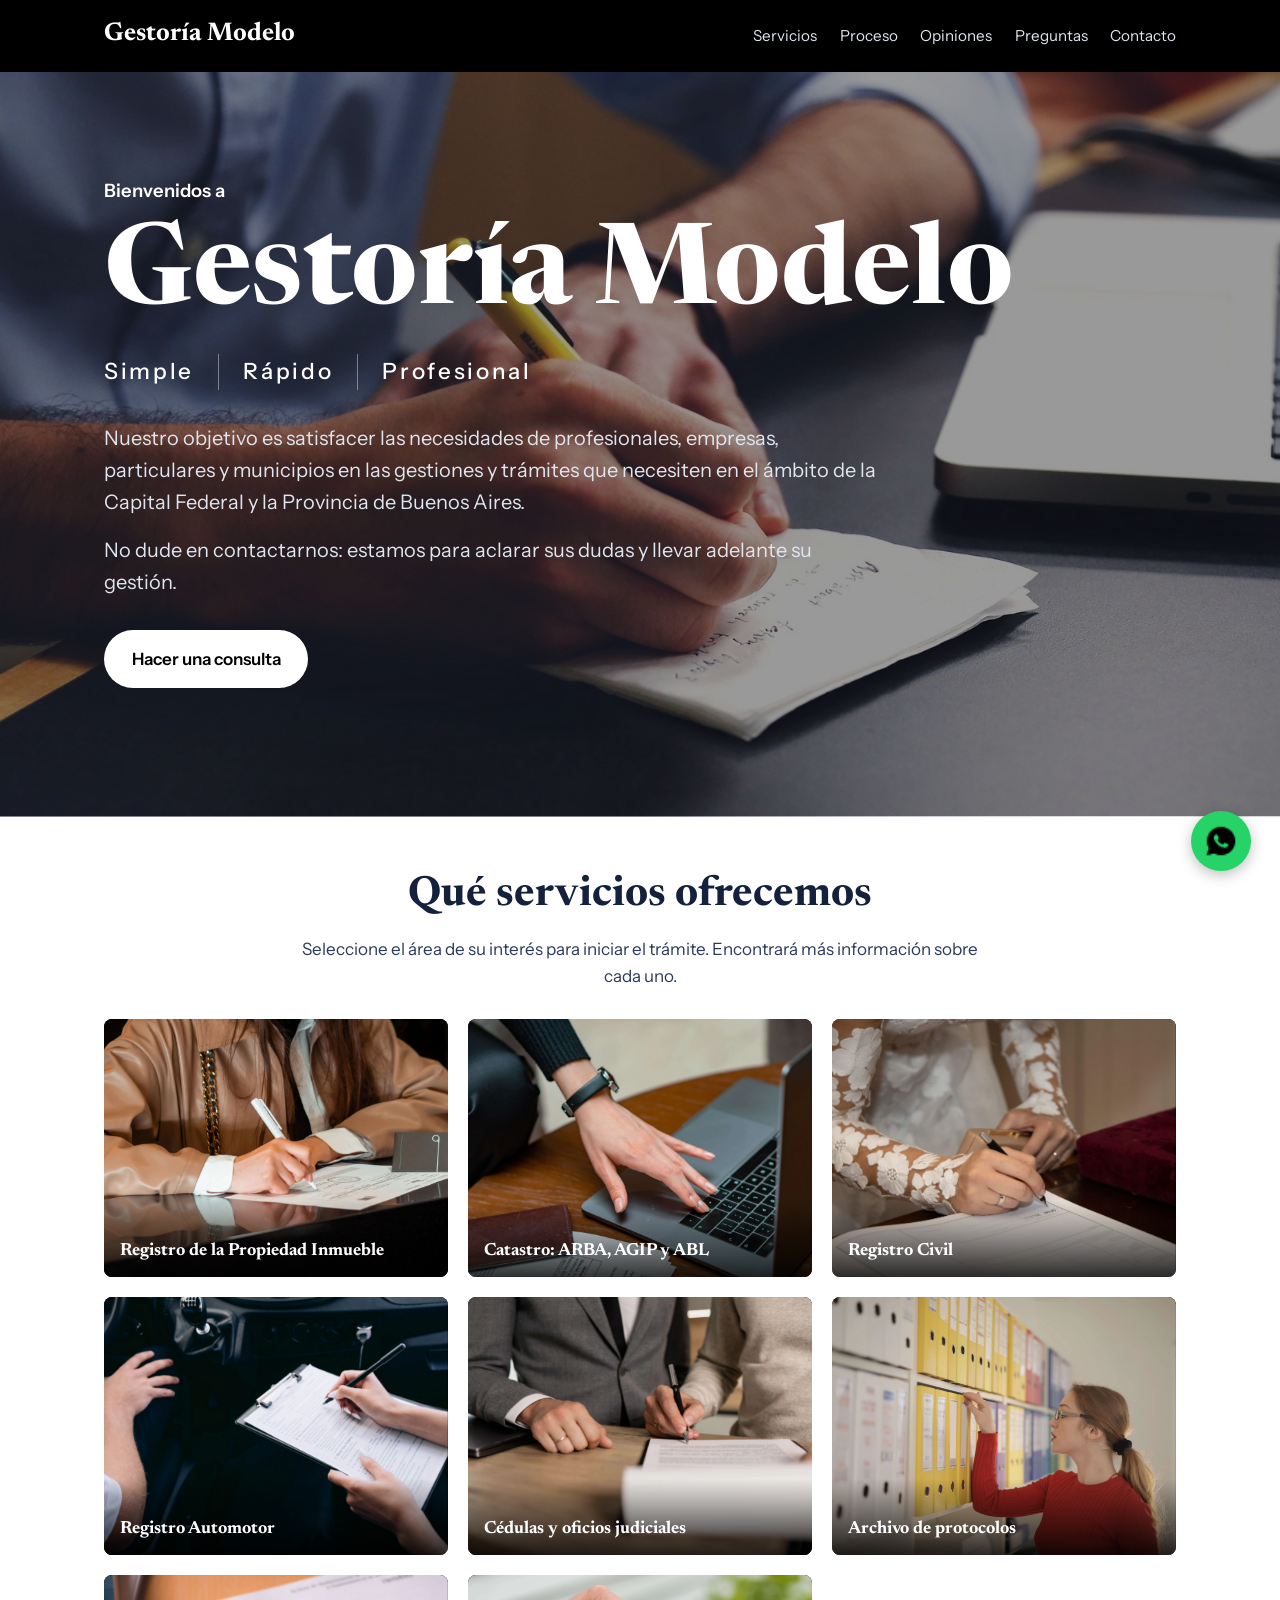
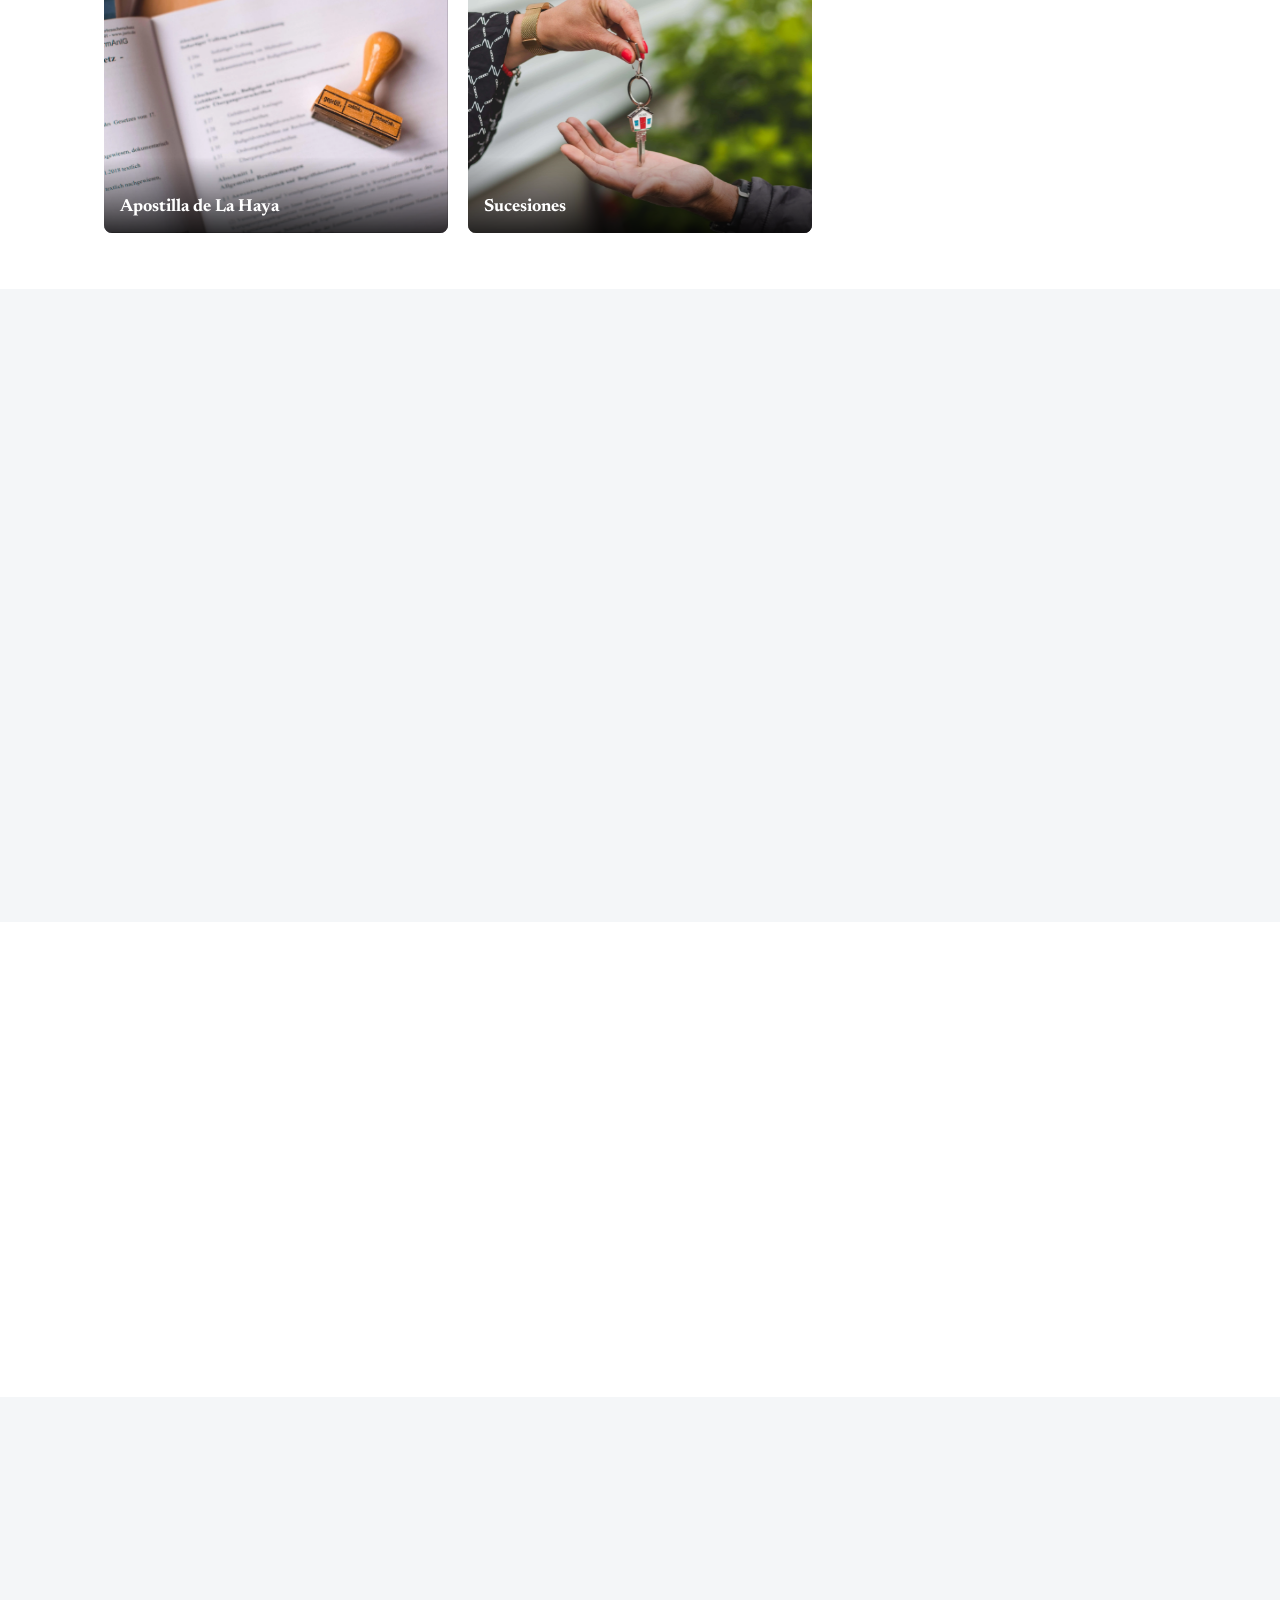
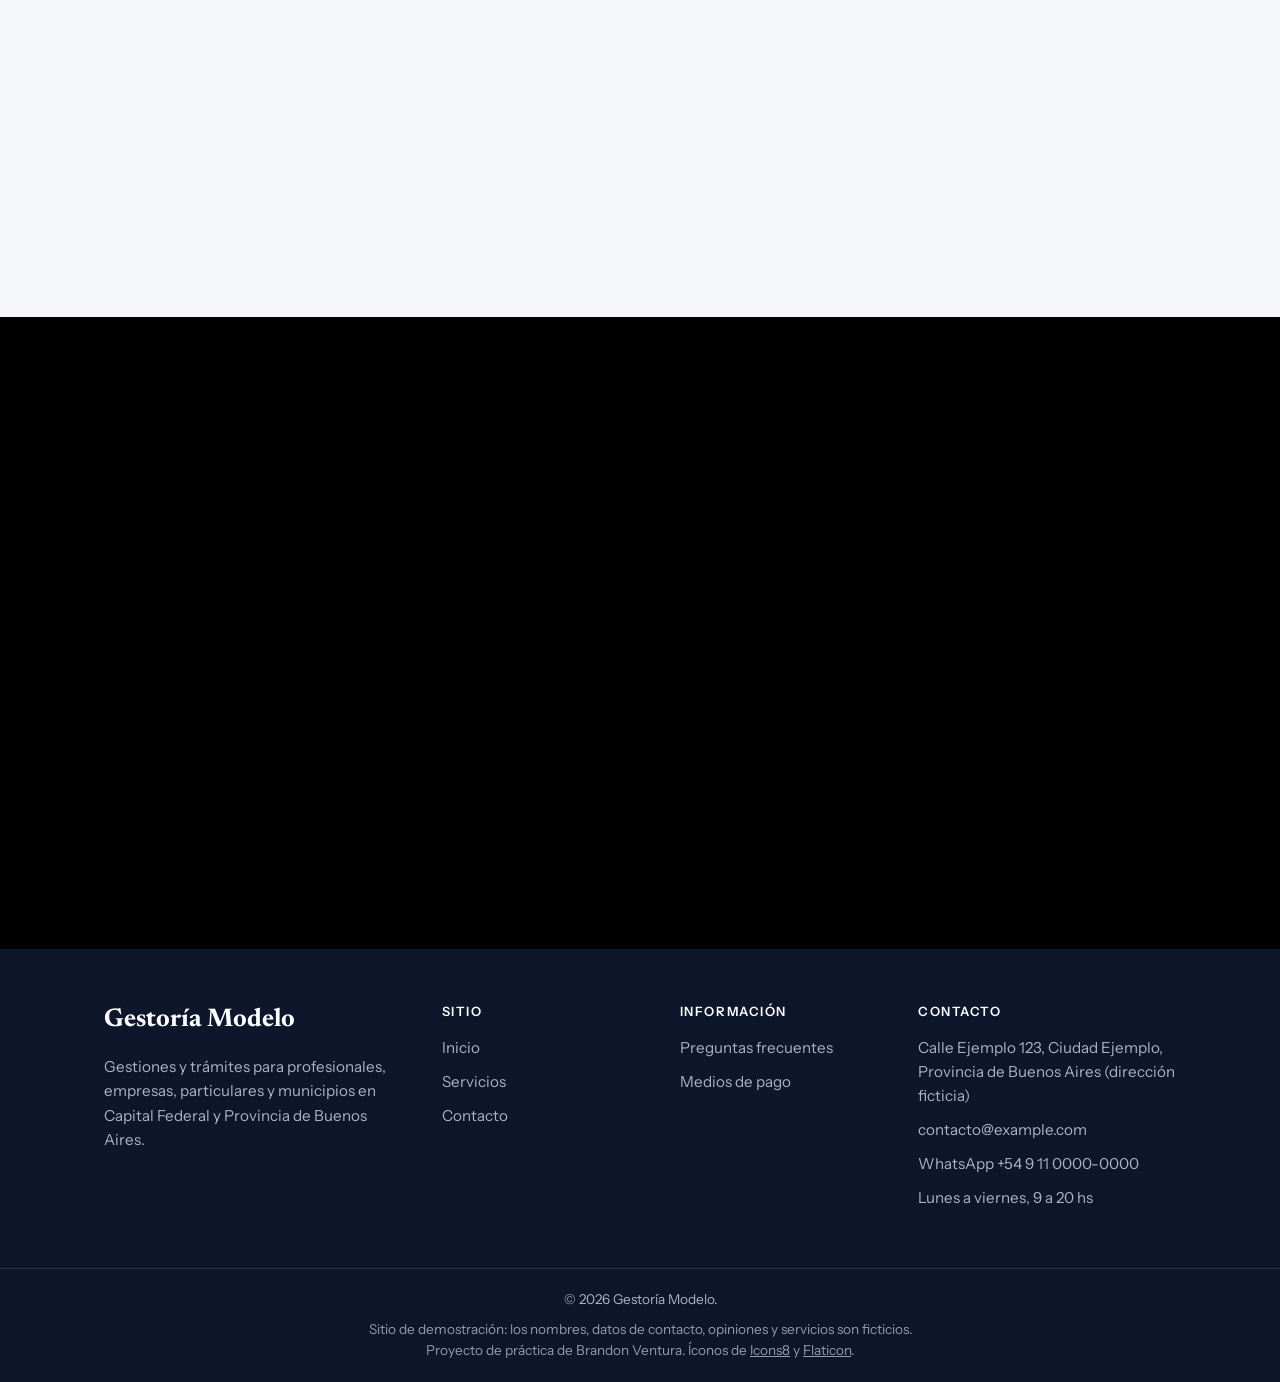
==== index.html @ dd9ef482 "Primer commit: sitio de demostracion" ====
<!DOCTYPE html>
<html lang="es">
<head>
  <meta charset="UTF-8">
  <meta name="viewport" content="width=device-width, initial-scale=1">
  <title>Gestoría Modelo | Gestiones y trámites en CABA y Provincia de Buenos Aires</title>
  <meta name="description" content="Gestiones y trámites para profesionales, empresas, particulares y municipios en Capital Federal y Provincia de Buenos Aires.">

  <!-- Tipografías -->
  <link rel="preconnect" href="https://fonts.googleapis.com">
  <link rel="preconnect" href="https://fonts.gstatic.com" crossorigin>
  <link href="https://fonts.googleapis.com/css2?family=Newsreader:opsz,wght@6..72,500;6..72,700&family=Instrument+Sans:wght@400;500;600&display=swap" rel="stylesheet">

  <!-- Hoja de estilos -->
  <link rel="stylesheet" href="style.css">
</head>
<body>

  <!-- ============ ENCABEZADO / NAVEGACIÓN ============ -->
  <header class="encabezado" id="inicio-encabezado">
    <div class="contenedor encabezado__interior">
      <a class="logotipo" href="index.html#inicio">Gestoría <span class="logotipo__acento">Modelo</span></a>

      <button class="boton-menu" id="boton-menu" aria-expanded="false" aria-controls="menu-principal" aria-label="Abrir menú">
        <span class="boton-menu__linea"></span>
        <span class="boton-menu__linea"></span>
        <span class="boton-menu__linea"></span>
      </button>

      <nav class="menu-principal" id="menu-principal" aria-label="Principal">
        <a class="menu-principal__enlace" href="#menu-servicios">Servicios</a>
        <a class="menu-principal__enlace" href="#como-trabajamos">Proceso</a>
        <a class="menu-principal__enlace" href="#opiniones">Opiniones</a>
        <a class="menu-principal__enlace" href="preguntas.html">Preguntas</a>
        <a class="menu-principal__enlace menu-principal__enlace--destacado" href="consulta.html">Contacto</a>
      </nav>
    </div>
  </header>

  <!-- Capa borrosa que se muestra detrás del menú móvil -->
  <div class="menu-fondo" id="menu-fondo"></div>

  <main>

    <!-- ============ PORTADA ============ -->
    <section class="portada" id="inicio">
      <!-- Imagen de fondo de la portada -->
      <img class="portada__imagen" src="Img/Img-FondoInicio/Fondo-Inicio(1).jpg" alt="">

      <div class="contenedor portada__interior">
        <p class="portada__precede">Bienvenidos a</p>
        <h1 class="portada__titulo">Gestoría Modelo</h1>

        <!-- Lema de la portada -->
        <ul class="portada__lema">
          <li class="portada__lema-item">Simple</li>
          <li class="portada__lema-item">Rápido</li>
          <li class="portada__lema-item">Profesional</li>
        </ul>

        <p class="portada__texto">
          Nuestro objetivo es satisfacer las necesidades de profesionales, empresas,
          particulares y municipios en las gestiones y trámites que necesiten en el
          ámbito de la Capital Federal y la Provincia de Buenos Aires.
        </p>
        <p class="portada__texto">
          No dude en contactarnos: estamos para aclarar sus dudas y llevar adelante su gestión.
        </p>
        <div class="portada__acciones">
          <a class="boton boton--principal" href="consulta.html">Hacer una consulta</a>
        </div>
      </div>
    </section>

    <!-- ============ SERVICIOS ============ -->
    <section class="servicios" id="menu-servicios">
      <div class="contenedor">
        <h2 class="seccion__titulo">Qué servicios ofrecemos</h2>
        <p class="seccion__introduccion">Seleccione el área de su interés para iniciar el trámite. Encontrará más información sobre cada uno.</p>

        <div class="servicios__cuadricula">

          <!-- Registro de la Propiedad Inmueble -->
          <article class="servicio">
            <button class="servicio__boton" type="button">
              <img class="servicio__imagen" src="Img/Imag-Menu-Servicios/registro-de-inmueble.webp" alt="">
              <span class="servicio__nombre">Registro de la Propiedad Inmueble</span>
            </button>
            <div class="servicio__detalle" hidden>
              <h3 class="servicio__titulo">Registro de la Propiedad Inmueble</h3>
              <p class="servicio__texto">Dominio, inhibición, frecuencia, índice de titularidad, búsqueda de matrícula, inscripción de declaratoria, embargos y más.</p>
              <a class="enlace-accion" href="consulta.html">Ver mas</a>
            </div>
          </article>

          <!-- Catastro -->
          <article class="servicio">
            <button class="servicio__boton" type="button">
              <img class="servicio__imagen" src="Img/Imag-Menu-Servicios/catastro-ARBA.webp" alt="">
              <span class="servicio__nombre">Catastro: ARBA, AGIP y ABL</span>
            </button>
            <div class="servicio__detalle" hidden>
              <h3 class="servicio__titulo">Catastro: ARBA, AGIP y ABL</h3>
              <p class="servicio__texto">Plancheta, cédula parcelaria, copia de pantalla, copia de planos, mensura, valuación fiscal, partida ARBA y ABL, certificado catastral y más.</p>
              <a class="enlace-accion" href="consulta.html">Ver más</a>
            </div>
          </article>

          <!-- Registro Civil -->
          <article class="servicio">
            <button class="servicio__boton" type="button">
              <img class="servicio__imagen" src="Img/Imag-Menu-Servicios/registro-civil.webp" alt="">
              <span class="servicio__nombre">Registro Civil</span>
            </button>
            <div class="servicio__detalle" hidden>
              <h3 class="servicio__titulo">Registro Civil</h3>
              <p class="servicio__texto">Copia de actas y partidas (nacimiento, defunción, matrimonio), apostilla de La Haya, inscripción de divorcio, anotaciones marginales y más.</p>
              <a class="enlace-accion" href="consulta.html">Ver más</a>
            </div>
          </article>

          <!-- Registro Automotor -->
          <article class="servicio">
            <button class="servicio__boton" type="button">
              <img class="servicio__imagen" src="Img/Imag-Menu-Servicios/registro-automotor.webp" alt="">
              <span class="servicio__nombre">Registro Automotor</span>
            </button>
            <div class="servicio__detalle" hidden>
              <h3 class="servicio__titulo">Registro Automotor</h3>
              <p class="servicio__texto">Informes de dominio, inhibición, histórico, nominal (índice de titularidad), embargos y más.</p>
              <a class="enlace-accion" href="consulta.html">Ver más</a>
            </div>
          </article>

          <!-- Cédulas y oficios judiciales -->
          <article class="servicio">
            <button class="servicio__boton" type="button">
              <img class="servicio__imagen" src="Img/Imag-Menu-Servicios/cedulas-oficios-judicioales.webp" alt="">
              <span class="servicio__nombre">Cédulas y oficios judiciales</span>
            </button>
            <div class="servicio__detalle" hidden>
              <h3 class="servicio__titulo">Cédulas y oficios judiciales</h3>
              <p class="servicio__texto">Cédulas Ley 22.172 y oficios a distintas entidades: oficinas públicas, empresas privadas y más.</p>
              <a class="enlace-accion" href="consulta.html">Ver más</a>
            </div>
          </article>

          <!-- Archivo de protocolos -->
          <article class="servicio">
            <button class="servicio__boton" type="button">
              <img class="servicio__imagen" src="Img/Imag-Menu-Servicios/archivos-de-protocolos.webp" alt="">
              <span class="servicio__nombre">Archivo de protocolos</span>
            </button>
            <div class="servicio__detalle" hidden>
              <h3 class="servicio__titulo">Archivo de protocolos</h3>
              <p class="servicio__texto">Copias de escrituras y reglamentos, y segundo testimonio.</p>
              <a class="enlace-accion" href="consulta.html">Ver más</a>
            </div>
          </article>

          <!-- Apostilla de La Haya -->
          <article class="servicio">
            <button class="servicio__boton" type="button">
              <img class="servicio__imagen" src="Img/Imag-Menu-Servicios/apostilla-de-la-haya.webp" alt="">
              <span class="servicio__nombre">Apostilla de La Haya</span>
            </button>
            <div class="servicio__detalle" hidden>
              <h3 class="servicio__titulo">Apostilla de La Haya</h3>
              <p class="servicio__texto">Apostilla de documentos (Ministerio de Relaciones Exteriores) y legalización (Ministerio del Interior).</p>
              <a class="enlace-accion" href="consulta.html">Ver más</a>
            </div>
          </article>

          <!-- Sucesiones -->
          <article class="servicio">
            <button class="servicio__boton" type="button">
              <img class="servicio__imagen" src="Img/Imag-Menu-Servicios/sucesiones(1).webp" alt="">
              <span class="servicio__nombre">Sucesiones</span>
            </button>
            <div class="servicio__detalle" hidden>
              <h3 class="servicio__titulo">Sucesiones</h3>
              <p class="servicio__texto">Tramitación de sucesiones en Capital Federal y Provincia de Buenos Aires.</p>
              <a class="enlace-accion" href="consulta.html">Ver más</a>
            </div>
          </article>

        </div>
      </div>
    </section>

    <!-- ============ POR QUÉ ELEGIRNOS ============ -->
    <section class="ventajas" id="por-que-elegirnos">
      <div class="contenedor ventajas__cuadricula">

        <!-- Columna izquierda: imagen -->
        <div class="ventajas__imagen">
          <img src="Img/Img-Porque-Elegirnos/Img-Porque-elegirnos.jpg" alt="" loading="lazy">
        </div>

        <!-- Columna derecha: información -->
        <div class="ventajas__contenido">
          <h2 class="seccion__titulo">Por qué elegirnos</h2>
          <p class="seccion__introduccion">Gestionamos sus trámites en Capital Federal y Provincia de Buenos Aires, de forma simple, rápida y profesional.</p>

          <ul class="ventajas__lista">

            <li class="ventaja">
              <span class="ventaja__icono"><img src="Img/Img-Porque-Elegirnos/Icono-Tiempo.png" alt=""></span>
              <div>
                <h3 class="ventaja__titulo">Rápido y sin vueltas</h3>
                <p class="ventaja__texto">Gestionamos su trámite con agilidad, para que usted no pierda tiempo.</p>
              </div>
            </li>

            <li class="ventaja">
              <span class="ventaja__icono"><img src="Img/Img-Porque-Elegirnos/Icono-Atencion.png" alt=""></span>
              <div>
                <h3 class="ventaja__titulo">Atención cercana</h3>
                <p class="ventaja__texto">Lo acompañamos durante todo el proceso y respondemos sus dudas.</p>
              </div>
            </li>

            <li class="ventaja">
              <span class="ventaja__icono"><img src="Img/Img-Porque-Elegirnos/Icono-Profecionalismo.png" alt=""></span>
              <div>
                <h3 class="ventaja__titulo">Profesionalismo</h3>
                <p class="ventaja__texto">Cada trámite se gestiona con dedicación y seguimiento de principio a fin.</p>
              </div>
            </li>

            <li class="ventaja">
              <span class="ventaja__icono"><img src="Img/Img-Porque-Elegirnos/Icono-Monetizacion.png" alt=""></span>
              <div>
                <h3 class="ventaja__titulo">Claridad en precios</h3>
                <p class="ventaja__texto">Presupuesto claro antes de empezar y trato sincero desde la primera consulta.</p>
              </div>
            </li>

          </ul>
        </div>

      </div>
    </section>

    <!-- ============ OPINIONES DE CLIENTES ============ -->
    <section class="opiniones" id="opiniones">
      <div class="contenedor">
        <h2 class="seccion__titulo">Lo que dicen nuestros clientes</h2>
        <p class="seccion__introduccion">Opiniones de ejemplo, escritas para esta demostración. No corresponden a clientes reales.</p>

        <div class="carrusel">

          <div class="opiniones__lista" id="opiniones-lista" tabindex="0" aria-label="Opiniones de clientes">

            <figure class="opinion">
              <blockquote class="opinion__texto">“Me explicaron cada paso y tuve mi trámite listo antes de lo previsto.”</blockquote>
              <figcaption class="opinion__autor">Laura S.<span class="opinion__origen">⭐⭐⭐⭐⭐</span></figcaption>
            </figure>

            <figure class="opinion">
              <blockquote class="opinion__texto">“Hicimos la transferencia del auto sin vueltas. Atención clara y amable.”</blockquote>
              <figcaption class="opinion__autor">Diego R.<span class="opinion__origen">⭐⭐⭐⭐⭐</span></figcaption>
            </figure>

            <figure class="opinion">
              <blockquote class="opinion__texto">“Pedí un presupuesto por WhatsApp y me respondieron el mismo día.”</blockquote>
              <figcaption class="opinion__autor">Natalia P.<span class="opinion__origen">⭐⭐⭐⭐⭐</span></figcaption>
            </figure>

            <figure class="opinion">
              <blockquote class="opinion__texto">“Muy ordenados con la documentación. Me avisaron en cada etapa.”</blockquote>
              <figcaption class="opinion__autor">Gustavo F.<span class="opinion__origen">⭐⭐⭐⭐⭐</span></figcaption>
            </figure>

            <figure class="opinion">
              <blockquote class="opinion__texto">“Era mi primera sucesión y me sentí acompañado todo el tiempo.”</blockquote>
              <figcaption class="opinion__autor">Silvia T.<span class="opinion__origen">⭐⭐⭐⭐⭐</span></figcaption>
            </figure>

            <figure class="opinion">
              <blockquote class="opinion__texto">“Precios claros desde el principio, sin sorpresas.”</blockquote>
              <figcaption class="opinion__autor">Hernán B.<span class="opinion__origen">⭐⭐⭐⭐⭐</span></figcaption>
            </figure>

          </div>

          <div class="carrusel__controles">
            <button class="carrusel__flecha carrusel__flecha--anterior" type="button" aria-label="Opinión anterior">&#8249;</button>
            <button class="carrusel__flecha carrusel__flecha--siguiente" type="button" aria-label="Opinión siguiente">&#8250;</button>
          </div>

        </div>
      </div>
    </section>

    <!-- ============ CÓMO TRABAJAMOS ============ -->
<section class="proceso" id="como-trabajamos">
  <div class="contenedor">
    <h2 class="seccion__titulo">Cómo trabajamos</h2>
    <p class="seccion__introduccion">Conozca el proceso paso a paso. Toque cada etapa para ver en qué consiste.</p>

    <div class="proceso__pasos">

      <!-- Barra de carga -->
      <div class="proceso__pista" aria-hidden="true">
        <div class="proceso__relleno" id="proceso-relleno"></div>
      </div>

      <div class="proceso__lista" role="tablist" aria-label="Etapas del proceso">

        <button class="proceso__paso" type="button" role="tab" id="paso-proceso-1" aria-controls="proceso-panel"
                data-titulo="Consulta"
                data-texto="Usted nos cuenta qué trámite necesita. Respondemos sus dudas y le indicamos cómo avanzar.">
          <span class="proceso__circulo"><img src="Img/Imag-Proceso-tramites/icons8-mensaje-de-telefono-50.png" alt=""></span>
          <span class="proceso__nombre">Consulta</span>
        </button>

        <button class="proceso__paso" type="button" role="tab" id="paso-proceso-2" aria-controls="proceso-panel"
                data-titulo="Presupuesto"
                data-texto="Le informamos el costo y los plazos estimados antes de empezar, para que sepa de antemano a qué atenerse.">
          <span class="proceso__circulo"><img src="Img/Imag-Proceso-tramites/icons8-presupuesto-50.png" alt=""></span>
          <span class="proceso__nombre">Presupuesto</span>
        </button>

        <button class="proceso__paso" type="button" role="tab" id="paso-proceso-3" aria-controls="proceso-panel"
                data-titulo="Documentación"
                data-texto="Le indicamos qué documentación se necesita y la revisamos juntos antes de iniciar el trámite.">
          <span class="proceso__circulo"><img src="Img/Imag-Proceso-tramites/icons8-firmar-un-documento-50.png" alt=""></span>
          <span class="proceso__nombre">Documentación</span>
        </button>

        <button class="proceso__paso" type="button" role="tab" id="paso-proceso-4" aria-controls="proceso-panel"
                data-titulo="Gestión"
                data-texto="Realizamos el trámite ante el organismo correspondiente y le mantenemos al tanto del avance.">
          <span class="proceso__circulo"><img src="Img/Imag-Proceso-tramites/icons8-administracion-50.png" alt=""></span>
          <span class="proceso__nombre">Gestión</span>
        </button>

        <button class="proceso__paso" type="button" role="tab" id="paso-proceso-5" aria-controls="proceso-panel"
                data-titulo="Entrega"
                data-texto="Le entregamos el resultado del trámite y quedamos a disposición ante cualquier consulta.">
          <span class="proceso__circulo"><img src="Img/Imag-Proceso-tramites/icons8-entrega-puerta-a-puerta-50.png" alt=""></span>
          <span class="proceso__nombre">Entrega</span>
        </button>

      </div>
    </div>

    <!-- Detalle de la etapa elegida -->
    <div class="proceso__panel" id="proceso-panel" role="tabpanel" aria-live="polite">
      <h3 class="proceso__panel-titulo" id="proceso-panel-titulo"></h3>
      <p class="proceso__panel-texto" id="proceso-panel-texto"></p>
    </div>
  </div>
</section>

    <!-- ============ UBICACIÓN / CÓMO ENCONTRARNOS ============ -->
    <section class="ubicacion" id="contacto">
      <div class="contenedor">
        <h2 class="seccion__titulo seccion__titulo--claro">Cómo encontrarnos</h2>

        <div class="ubicacion__cuadricula">

          <!-- Columna izquierda: texto -->
          <div class="ubicacion__texto">
            <address class="ubicacion__direccion">
              Calle Ejemplo 123 (dirección ficticia)<br>
              Ciudad Ejemplo, Provincia de Buenos Aires, Argentina
            </address>

            <p>La atención presencial es solo con turno previo.</p>

            <!-- Datos de contacto -->
            <ul class="ubicacion__datos">

              <!-- Horario de atención -->
              <li class="ubicacion__dato">
                <img class="ubicacion__icono" src="Img/Img-redes-fother/icons8-globo-de-zona-horaria-50.png" alt="">
                <span>Horario de atención: lunes a viernes de 9 a 20 hs</span>
              </li>

              <!-- Correo -->
              <li class="ubicacion__dato">
                <img class="ubicacion__icono" src="Img/Img-redes-fother/icons8-correo-24.png" alt="">
                <a class="ubicacion__enlace" id="correo-contacto" href="mailto:contacto@example.com">contacto@example.com</a>
              </li>

              <!-- WhatsApp -->
              <li class="ubicacion__dato">
                <img class="ubicacion__icono" src="Img/Img-redes-fother/icons8-whatsapp-24.png" alt="">
                <a class="ubicacion__enlace" href="https://wa.me/5491100000000" target="_blank" rel="noopener">+54 9 11 0000-0000</a>
              </li>
            </ul>
          </div>

          <!-- Columna derecha: mapa -->
          <div class="ubicacion__mapa">
            <div class="ubicacion__mapa-marco ubicacion__mapa-marco--demo" role="img" aria-label="Mapa de ejemplo, no disponible en la versión de demostración">
              <p>Mapa de ejemplo<br><small>La dirección de este sitio es ficticia.</small></p>
            </div>
          </div>

        </div>
      </div>
    </section>

  </main>

  <!-- ============ PIE DE PÁGINA ============ -->
  <footer class="pie">
    <div class="contenedor pie__cuadricula">

      <div class="pie__marca">
        <a class="logotipo" href="#inicio">Gestoría Modelo</a>
        <p>Gestiones y trámites para profesionales, empresas, particulares y municipios en Capital Federal y Provincia de Buenos Aires.</p>
      </div>

      <nav class="pie__columna" aria-label="Secciones del sitio">
        <h3 class="pie__titulo">Sitio</h3>
        <ul class="pie__lista">
          <li><a href="#inicio">Inicio</a></li>
          <li><a href="#menu-servicios">Servicios</a></li>
          <li><a href="#contacto">Contacto</a></li>
        </ul>
      </nav>

      <nav class="pie__columna" aria-label="Información útil">
        <h3 class="pie__titulo">Información</h3>
        <ul class="pie__lista">
          <li><a href="preguntas.html">Preguntas frecuentes</a></li>
          <li><a href="preguntas.html#pagos">Medios de pago</a></li>
        </ul>
      </nav>

      <div class="pie__columna">
        <h3 class="pie__titulo">Contacto</h3>
        <ul class="pie__lista">
          <li>Calle Ejemplo 123, Ciudad Ejemplo, Provincia de Buenos Aires (dirección ficticia)</li>
          <li><a href="mailto:contacto@example.com">contacto@example.com</a></li>
          <li><a href="https://wa.me/5491100000000" target="_blank" rel="noopener">WhatsApp +54 9 11 0000-0000</a></li>
          <li>Lunes a viernes, 9 a 20 hs</li>
        </ul>
      </div>

    </div>

    <div class="pie__base">
      <p>© <span id="anio-actual">2026</span> Gestoría Modelo.</p>
      <p class="aviso-demo">Sitio de demostración: los nombres, datos de contacto, opiniones y servicios son ficticios. Proyecto de práctica de Brandon Ventura. Íconos de <a href="https://icons8.com" target="_blank" rel="noopener">Icons8</a> y <a href="https://www.flaticon.com" target="_blank" rel="noopener">Flaticon</a>.</p>
    </div>
  </footer>

  <a class="boton-whatsapp" href="https://wa.me/5491100000000?text=Hola,%20quisiera%20hacer%20una%20consulta" target="_blank" rel="noopener noreferrer" aria-label="Contactar por WhatsApp">
      <img class="boton-whatsapp__icono" src="Img/Img-redes-fother/icons8-whatsapp-24.png" alt="WhatsApp" decoding="async">
  </a>

  <!-- Fondo borroso y ventana con el detalle de cada servicio -->
  <div class="servicio-fondo" id="servicio-fondo"></div>

  <dialog class="servicio-modal" id="servicio-modal">
    <button class="servicio-modal__cerrar" type="button" aria-label="Cerrar">&times;</button>
    <img class="servicio-modal__imagen" id="servicio-modal-imagen" alt="">
    <div class="servicio-modal__contenido" id="servicio-modal-contenido"></div>
  </dialog>

  <!-- Scripts -->
  <script src="principal.js"></script>
</body>
</html>
---- style.css ----
/* ==========================================================
   GESTORÍA MODELO — Hoja de estilos
   Índice:
   1. Variables
   2. Base
   3. Componentes reutilizables (contenedor, botones, enlaces)
   4. Encabezado y navegación
   5. Portada
   6. Trámites más utilizados
   7. Servicios (tarjetas y ventana de detalle)
   8. Por qué elegirnos
   9. Opiniones de clientes
   10. Ubicación
   11. Pie de página
   12. Efecto de aparición al desplazarse
   13. Adaptación a pantallas chicas
   ========================================================== */


/* ---------- 1. VARIABLES ---------- */
:root {
  --color-negro: #000;
  --color-tinta: #14213d;        /* azul marino profundo */
  --color-tinta-suave: #2b3a5c;
  --color-sello: #8c1c2b;        /* bordó, como sello de escribanía */
  --color-laton: #b8893b;        /* ocre del sitio original */
  --color-papel: #f4f6f8;
  --color-blanco: #ffffff;
  --color-texto: #1f2733;
  --color-linea: #d5dbe3;

  --fuente-titulo: "Newsreader", Georgia, serif;
  --fuente-texto: "Instrument Sans", system-ui, sans-serif;

  --ancho-maximo: 1120px;
}


/* ---------- 2. BASE ---------- */
*, *::before, *::after { box-sizing: border-box; }

html { scroll-behavior: smooth; scroll-padding-top: 5rem; }

body {
  margin: 0;
  font-family: var(--fuente-texto);
  font-size: 1.0625rem;
  line-height: 1.6;
  color: var(--color-texto);
  background: var(--color-blanco);
}

h1, h2, h3 { font-family: var(--fuente-titulo); line-height: 1.15; margin: 0; }

p { margin: 0 0 1rem; max-width: 65ch; }

a:focus-visible, button:focus-visible {
  outline: 3px solid var(--color-laton);
  outline-offset: 3px;
}


/* ---------- 3. COMPONENTES REUTILIZABLES ---------- */

/* Contenedor central */
.contenedor {
  width: 100%;
  max-width: var(--ancho-maximo);
  margin: 0 auto;
  padding: 0 1.5rem;
}

/* Títulos de sección */
.seccion__titulo {
  font-size: clamp(1.9rem, 4vw, 2.6rem);
  color: var(--color-tinta);
  margin-bottom: 1rem;
}
.seccion__titulo--claro { color: var(--color-blanco); }
.seccion__introduccion { color: var(--color-tinta-suave); margin-bottom: 2.5rem; }

/* Botones */
.boton {
  display: inline-block;
  padding: 0.85rem 1.6rem;
  font-weight: 600;
  text-decoration: none;
  border-radius: 2px;
  border: 2px solid transparent;
  transition: background-color 0.2s, color 0.2s;
}

.boton--principal {
  background: var(--color-blanco);
  color: var(--color-negro);
  border-color: transparent;
  border-radius: 999px;
}
.boton--principal:hover { background: #d9d9d9; }

.boton--secundario {
  background: var(--color-negro);
  color: var(--color-blanco);
  border-color: transparent;
  border-radius: 999px;
}
.boton--secundario:hover {
  background: var(--color-blanco);
  color: var(--color-negro);
}

/* Enlace de acción dentro de tarjetas */
.enlace-accion {
  font-weight: 600;
  color: var(--color-sello);
  text-decoration: underline;
  text-underline-offset: 4px;
}
.enlace-accion:hover { color: var(--color-tinta); }


/* ---------- 4. ENCABEZADO Y NAVEGACIÓN ---------- */
.encabezado {
  position: fixed;
  top: 0;
  left: 0;
  right: 0;
  z-index: 10;
  background: var(--color-negro);
  transition: box-shadow 0.2s;
}
.encabezado--con-sombra {
  background: var(--color-negro);
  box-shadow: 0 2px 12px rgba(0, 0, 0, 0.35);
}

.encabezado__interior {
  display: flex;
  align-items: center;
  justify-content: space-between;
  gap: 1.5rem;
  min-height: 4.5rem;
}

.logotipo {
  position: relative;
  display: inline-block;
  padding-bottom: 0.2rem;
  font-family: var(--fuente-titulo);
  font-size: 1.6rem;
  font-weight: 700;
  line-height: 1.2;
  color: var(--color-blanco);
  text-decoration: none;
}

/* Línea de abajo que se dibuja de izquierda a derecha al pasar el mouse */
.logotipo::after {
  content: "";
  position: absolute;
  left: 0;
  bottom: 0;
  width: 100%;
  height: 2px;
  background: var(--color-blanco);
  transform: scaleX(0);
  transform-origin: left;
  transition: transform 0.3s ease;
}

.logotipo:hover::after { transform: scaleX(1); }

.logotipo__acento { color: var(--color-blanco); }

.menu-principal {
  display: flex;
  align-items: center;
  gap: 1.4rem;
}

.menu-principal__enlace {
  position: relative;
  color: #dfe5ee;
  font-size: 0.95rem;
  text-decoration: none;
  padding: 0.25rem 0;
  transition: color 0.2s;
}

/* La línea de abajo: arranca sin ancho y se dibuja hacia la derecha */
.menu-principal__enlace::after {
  content: "";
  position: absolute;
  left: 0;
  bottom: 0;
  width: 100%;
  height: 2px;
  background: var(--color-blanco);
  transform: scaleX(0);
  transform-origin: left;
  transition: transform 0.3s ease;
}

.menu-principal__enlace:hover,
.menu-principal__enlace--activo {
  color: var(--color-blanco);
}

.menu-principal__enlace:hover::after,
.menu-principal__enlace--activo::after {
  transform: scaleX(1);
}


/* Botón del menú: hamburguesa (solo visible en celulares) */
.boton-menu {
  display: none;
  flex-direction: column;
  justify-content: center;
  gap: 5px;
  width: 64px;
  height: 40px;
  padding: 0 18px;
  background: var(--color-negro);
  border: none;
  border-radius: 999px;
  cursor: pointer;
  transition: background-color 0.2s;
}

.boton-menu__linea {
  display: block;
  width: 100%;
  height: 2px;
  background: var(--color-blanco);
  border-radius: 2px;
  transition: transform 0.25s, opacity 0.25s;
}

.boton-menu:hover {
  background: var(--color-blanco);
}

.boton-menu:hover .boton-menu__linea {
  background: var(--color-negro);
}

/* Cuando el menú está abierto, las líneas forman una X */
.boton-menu[aria-expanded="true"] .boton-menu__linea:nth-child(1) { transform: translateY(7px) rotate(45deg); }
.boton-menu[aria-expanded="true"] .boton-menu__linea:nth-child(2) { opacity: 0; }
.boton-menu[aria-expanded="true"] .boton-menu__linea:nth-child(3) { transform: translateY(-7px) rotate(-45deg); }

/* Capa que desenfoca el sitio cuando el menú móvil está abierto */
.menu-fondo {
  display: none;
  position: fixed;
  inset: 0;
  z-index: 9; /* debajo del encabezado (z-index: 10) */
  background: rgba(0, 0, 0, 0.3);
  -webkit-backdrop-filter: blur(6px);
  backdrop-filter: blur(6px);
}


/* ---------- 5. PORTADA ---------- */
.portada {
  position: relative;
  background: var(--color-negro);
  color: var(--color-blanco);
  min-height: 90vh;
  display: flex;
  align-items: center;
  padding: clamp(8rem, 16vw, 11rem) 0 clamp(4rem, 12vw, 8rem);
  clip-path: inset(0);
}

/* Imagen de fondo fija (efecto parallax) */
.portada__imagen {
  position: fixed;
  top: 0;
  left: 0;
  width: 100%;
  height: 100vh;
  object-fit: cover;
  opacity: 0.6;
}

/* El contenido queda por encima de la imagen */
.portada__interior {
  position: relative;
}

/* Texto de la portada */
.portada__precede {
  color: var(--color-blanco);
  font-size: 1.15rem;
  font-weight: 600;
  margin-bottom: 0.5rem;
}

.portada__titulo {
  font-size: clamp(3.5rem, 10vw, 7rem);
  font-weight: 700;
  margin-bottom: 0.75rem;
}

/* Lema de la portada */
.portada__lema {
  display: flex;
  flex-wrap: wrap;
  list-style: none;
  margin: 0 0 2rem;
  padding: 0;
  width: fit-content;
}

.portada__lema-item {
  font-family: var(--fuente-texto);
  font-size: clamp(1.1rem, 2.2vw, 1.4rem);
  font-weight: 500;
  letter-spacing: 0.12em;
  padding: 0 1.5rem;
  border-left: 1px solid rgba(255, 255, 255, 0.4);
}

/* El primero no lleva línea a la izquierda ni espacio de más */
.portada__lema-item:first-child {
  padding-left: 0;
  border-left: none;
}

.portada__texto {
  color: #dfe5ee;
  font-size: 1.25rem;
  max-width: 60ch;
}

/* Botones de la portada */
.portada__acciones {
  display: flex;
  flex-wrap: wrap;
  gap: 1.25rem;
  margin-top: 2rem;
}


/* ---------- 7. SERVICIOS ---------- */
.servicios { padding: 3.5rem 0; }

.servicios .seccion__titulo,
.servicios .seccion__introduccion {
  text-align: center;
}

.servicios .seccion__introduccion {
  margin-left: auto;
  margin-right: auto;
  margin-bottom: 1.75rem;
}

.servicios__cuadricula {
  display: grid;
  grid-template-columns: repeat(auto-fill, minmax(300px, 1fr));
  gap: 1.25rem;
}

/* Tarjeta de cada servicio */
.servicio {
  background: var(--color-negro);
  border-radius: 8px;
  overflow: hidden;
  transition: transform 0.25s, box-shadow 0.25s;
}

.servicio:hover {
  transform: translateY(-3px);
  box-shadow: 0 10px 22px rgba(0, 0, 0, 0.1);
}

.servicio__boton {
  position: relative;
  display: block;
  width: 100%;
  aspect-ratio: 4 / 3;
  padding: 0;
  border: 0;
  background: none;
  cursor: pointer;
  font: inherit;
  color: var(--color-blanco);
  text-align: left;
}

.servicio__imagen {
  display: block;
  width: 100%;
  height: 100%;
  object-fit: cover;
  transition: transform 0.4s;
  will-change: transform;
}
.servicio__boton:hover .servicio__imagen { transform: scale(1.06); }

.servicio__nombre {
  position: absolute;
  left: 0;
  right: 0;
  bottom: 0;
  padding: 2.5rem 1rem 0.9rem;
  background: linear-gradient(to top, rgba(0, 0, 0, 0.8), transparent);
  font-family: var(--fuente-titulo);
  font-size: 1.1rem;
  font-weight: 700;
  line-height: 1.2;
}

/* El enlace queda siempre abajo, aunque los textos tengan distinto largo */
.servicio .enlace-accion { margin-top: auto; }

.servicio__titulo { font-size: 1.1rem; margin-bottom: 0.4rem; }
.servicio__texto { font-size: 0.9rem; color: #4a5567; margin-bottom: 0.75rem; }

/* Capa que desenfoca el sitio cuando se abre un servicio */
.servicio-fondo {
  display: none;
  position: fixed;
  inset: 0;
  z-index: 11; /* por encima del encabezado */
  background: rgba(0, 0, 0, 0.35);
  -webkit-backdrop-filter: blur(6px);
  backdrop-filter: blur(6px);
}
.servicio-fondo--visible { display: block; }

/* Ventana del detalle */
.servicio-modal {
  width: min(92vw, 520px);
  max-height: 90vh;
  overflow-y: auto;
  padding: 0;
  border: 0;
  border-top: 4px solid var(--color-negro);
  border-radius: 8px;
  background: var(--color-blanco);
  color: var(--color-texto);
  text-align: center;
  box-shadow: 0 20px 50px rgba(0, 0, 0, 0.35);
}

/* El desenfoque lo da .servicio-fondo; esta capa queda transparente */
.servicio-modal::backdrop { background: transparent; }

.servicio-modal__imagen {
  display: block;
  width: 100%;
  height: 220px;
  object-fit: cover;
}

.servicio-modal__contenido { padding: 1.5rem 1.75rem 2rem; }

.servicio-modal__cerrar {
  position: absolute;
  top: 0.75rem;
  right: 0.75rem;
  z-index: 1;
  width: 2.25rem;
  height: 2.25rem;
  border: 0;
  border-radius: 50%;
  background: rgba(255, 255, 255, 0.92);
  box-shadow: 0 2px 8px rgba(0, 0, 0, 0.25);
  color: var(--color-tinta);
  font-size: 1.6rem;
  line-height: 1;
  cursor: pointer;
}
.servicio-modal__cerrar:hover { background: var(--color-blanco); }

.servicio-modal .servicio__titulo { font-size: 1.5rem; color: var(--color-tinta); margin-bottom: 0.75rem; }
.servicio-modal .servicio__texto { font-size: 1rem; color: #4a5567; margin: 0 auto 1.25rem; }


/* ---------- 8. POR QUÉ ELEGIRNOS ---------- */
.ventajas {
  padding: 4rem 0;
  background: var(--color-papel);
}

.ventajas__cuadricula {
  display: grid;
  grid-template-columns: 1fr 1.1fr;
  gap: 3rem;
  align-items: center;
}

.ventajas__imagen {
  align-self: stretch;
  min-height: 380px;
  border-top: 4px solid var(--color-negro);
  border-radius: 8px;
  overflow: hidden;
  box-shadow: 0 10px 28px rgba(0, 0, 0, 0.12);
}

.ventajas__imagen img {
  display: block;
  width: 100%;
  height: 100%;
  object-fit: cover;
}

.ventajas__contenido .seccion__introduccion { margin-bottom: 1.75rem; }

.ventajas__lista {
  list-style: none;
  margin: 0;
  padding: 0;
  display: grid;
  gap: 1.25rem;
}

.ventaja {
  display: flex;
  align-items: flex-start;
  gap: 1rem;
}

.ventaja__icono {
  flex-shrink: 0;
  display: flex;
  align-items: center;
  justify-content: center;
  width: 3rem;
  height: 3rem;
  background: var(--color-negro);
  border-radius: 50%;
}

.ventaja__icono img {
  width: 1.5rem;
  height: 1.5rem;
  object-fit: contain;
  filter: brightness(0) invert(1); /* vuelve blanco el ícono negro */
}

.ventaja__titulo { font-size: 1.2rem; color: var(--color-tinta); margin-bottom: 0.2rem; }
.ventaja__texto { font-size: 0.97rem; color: #4a5567; margin: 0; }


/* ---------- 9. OPINIONES DE CLIENTES ---------- */
.opiniones {
  padding: 3.5rem 0;
  background: var(--color-blanco);
}

.opiniones .seccion__titulo,
.opiniones .seccion__introduccion { text-align: center; }

.opiniones .seccion__introduccion {
  margin-left: auto;
  margin-right: auto;
  margin-bottom: 1.75rem;
}

/* Carrusel de opiniones */
.opiniones__lista {
  display: flex;
  gap: 1.25rem;
  overflow-x: auto;
  scroll-snap-type: x mandatory;
  scroll-behavior: smooth;
  scrollbar-width: none;           /* oculta la barra en Firefox */
  padding: 0.25rem 0 0.5rem;
}
.opiniones__lista::-webkit-scrollbar { display: none; }  /* y en Chrome/Safari */

/* 3 tarjetas visibles en compu, 2 en tablet, 1 en celular */
.opinion {
  flex: 0 0 calc((100% - 2.5rem) / 3);
  scroll-snap-align: start;
}
@media (max-width: 900px) { .opinion { flex-basis: calc((100% - 1.25rem) / 2); } }
@media (max-width: 560px) { .opinion { flex-basis: 100%; } }

/* Flechas */
.carrusel__controles {
  display: flex;
  justify-content: center;
  gap: 0.75rem;
  margin-top: 1.25rem;
}

.carrusel__flecha {
  width: 2.75rem;
  height: 2.75rem;
  padding: 0 0 0.2rem;
  font-size: 1.8rem;
  line-height: 1;
  color: var(--color-blanco);
  background: var(--color-negro);
  border: 2px solid var(--color-negro);
  border-radius: 50%;
  cursor: pointer;
  transition: background-color 0.2s, color 0.2s;
}
.carrusel__flecha:hover {
  background: var(--color-blanco);
  color: var(--color-negro);
}

.opinion {
  margin: 0;
  display: flex;
  flex-direction: column;
  justify-content: space-between;
  background: var(--color-papel);
  border: 1px solid var(--color-linea);
  border-top: 4px solid var(--color-negro);
  border-radius: 8px;
  padding: 1.5rem 1.25rem;
}

.opinion__texto {
  margin: 0 0 1rem;
  font-family: var(--fuente-titulo);
  font-size: 1.1rem;
  line-height: 1.5;
  color: var(--color-texto);
}

.opinion__autor { font-weight: 600; color: var(--color-tinta); font-size: 0.95rem; }
.opinion__origen { display: block; font-weight: 400; font-size: 0.85rem; color: #4a5567; }

.opiniones__accion { text-align: center; margin-top: 2rem; }

.opiniones__accion .boton--secundario:hover {
  background: #d9d9d9;
  color: var(--color-negro);
}

/* ---------- 9B. CÓMO TRABAJAMOS ---------- */
.proceso {
  padding: 3.5rem 0;
  background: var(--color-papel);
}

.proceso .seccion__titulo,
.proceso .seccion__introduccion { text-align: center; }

.proceso .seccion__introduccion {
  margin-left: auto;
  margin-right: auto;
  margin-bottom: 2.25rem;
}

.proceso__pasos {
  --circulo: 3.5rem;
  position: relative;
  max-width: 880px;
  margin: 0 auto;
}

/* Barra de carga: fondo gris y relleno negro */
.proceso__pista {
  position: absolute;
  top: calc(var(--circulo) / 2);
  left: 10%;
  right: 10%;
  height: 4px;
  transform: translateY(-50%);
  background: var(--color-linea);
  border-radius: 999px;
  overflow: hidden;
}

.proceso__relleno {
  width: 0;
  height: 100%;
  background: var(--color-negro);
  border-radius: inherit;
  transition-property: width;
  transition-timing-function: linear;
  transition-duration: 0.3s;
}

.proceso__lista {
  position: relative;
  z-index: 1;
  display: grid;
  grid-template-columns: repeat(5, 1fr);
  gap: 0.5rem;
}

.proceso__paso {
  position: relative;
  display: flex;
  flex-direction: column;
  align-items: center;
  gap: 0.6rem;
  padding: 0;
  border: 0;
  background: none;
  font: inherit;
  color: var(--color-tinta);
  cursor: pointer;
}

.proceso__circulo {
  display: flex;
  align-items: center;
  justify-content: center;
  width: var(--circulo);
  height: var(--circulo);
  border: 3px solid var(--color-linea);
  border-radius: 50%;
  background: var(--color-blanco);
  transition: background-color 0.35s, border-color 0.35s, transform 0.35s;
  transition-delay: var(--retraso, 0s);
}

.proceso__circulo img {
  width: 1.6rem;
  height: 1.6rem;
  object-fit: contain;
  transition: filter 0.35s;
  transition-delay: var(--retraso, 0s);
}

.proceso__nombre {
  font-weight: 600;
  font-size: 0.95rem;
  color: var(--color-tinta-suave);
  transition: color 0.35s;
  transition-delay: var(--retraso, 0s);
}

.proceso__paso:hover .proceso__circulo { border-color: var(--color-negro); }

/* Etapas ya recorridas: círculo negro e ícono blanco */
.proceso__paso--hecho .proceso__circulo {
  background: var(--color-negro);
  border-color: var(--color-negro);
}
.proceso__paso--hecho .proceso__circulo img { filter: brightness(0) invert(1); }
.proceso__paso--hecho .proceso__nombre { color: var(--color-tinta); }

/* Etapa seleccionada: se agranda y emite un pulso */
.proceso__paso--activo .proceso__circulo {
  transform: scale(1.12);
  animation: proceso-pulso 1.8s ease-out infinite;
  animation-delay: var(--retraso, 0s);
}

@keyframes proceso-pulso {
  0%   { box-shadow: 0 0 0 0 rgba(0, 0, 0, 0.35); }
  70%  { box-shadow: 0 0 0 14px rgba(0, 0, 0, 0); }
  100% { box-shadow: 0 0 0 0 rgba(0, 0, 0, 0); }
}

/* Panel con el detalle */
.proceso__panel {
  max-width: 640px;
  margin: 2.25rem auto 0;
  padding: 1.75rem 1.75rem 2rem;
  text-align: center;
  background: var(--color-blanco);
  border: 1px solid var(--color-linea);
  border-top: 4px solid var(--color-negro);
  border-radius: 8px;
}

.proceso__panel--entra { animation: proceso-entra 0.5s ease both; }

@keyframes proceso-entra {
  from { opacity: 0; transform: translateX(-24px); }
  to   { opacity: 1; transform: none; }
}

.proceso__panel-titulo { font-size: 1.5rem; color: var(--color-tinta); margin-bottom: 0.5rem; }
.proceso__panel-texto { margin: 0 auto; color: #4a5567; }

/* ---------- 10. UBICACIÓN ---------- */
.ubicacion {
  padding: 5rem 0;
  background: var(--color-negro);
  color: #dfe5ee;
}

.ubicacion .seccion__titulo { text-align: center; }

.ubicacion__cuadricula {
  display: grid;
  grid-template-columns: 1fr 1fr;
  gap: 2.5rem;
  margin-top: 2.5rem;
  align-items: stretch;
}

.ubicacion__direccion {
  font-family: var(--fuente-titulo);
  font-size: 1.5rem;
  font-style: normal;
  color: var(--color-blanco);
  margin-bottom: 1.5rem;
}

.ubicacion__datos {
  list-style: none;
  margin: 2rem 0 0;
  padding: 1.5rem 0 0;
  border-top: 1px solid #333;
}
.ubicacion__datos li { margin-bottom: 0.5rem; }

/* Cada dato con su ícono al lado */
.ubicacion__dato {
  display: flex;
  align-items: center;
  gap: 0.75rem;
}

.ubicacion__icono {
  flex-shrink: 0;
  width: 1.5rem;
  height: 1.5rem;
  object-fit: contain;
  filter: brightness(0) invert(1); /* vuelve blanco el ícono negro */
}

.ubicacion__enlace { color: var(--color-blanco); }
.ubicacion__enlace:hover { color: #bbb; }

/* Mapa */
.ubicacion__mapa {
  width: 100%;
  height: 100%;
  min-height: 380px;
  border-top: 4px solid var(--color-blanco);
  border-radius: 8px;
  overflow: hidden;
}

.ubicacion__mapa-marco {
  display: block;
  width: 100%;
  height: 100%;
  border: 0;
}


/* ---------- 11. PIE DE PÁGINA ---------- */
.pie {
  background: #0d162b;
  color: #aab4c5;
  font-size: 0.95rem;
}

.pie__cuadricula {
  display: grid;
  grid-template-columns: 1.5fr 1fr 1fr 1.3fr;
  gap: 2.5rem;
  padding-top: 3.5rem;
  padding-bottom: 3rem;
}

.pie__marca p { margin-top: 1rem; font-size: 0.95rem; }

.pie__titulo {
  font-family: var(--fuente-texto);
  font-size: 0.8rem;
  font-weight: 600;
  letter-spacing: 0.12em;
  text-transform: uppercase;
  color: var(--color-blanco);
  margin-bottom: 1rem;
}

.pie__lista { list-style: none; margin: 0; padding: 0; }
.pie__lista li { margin-bottom: 0.6rem; }

.pie__lista a {
  color: #aab4c5;
  text-decoration: none;
  transition: color 0.2s;
}
.pie__lista a:hover {
  color: var(--color-blanco);
  text-decoration: underline;
  text-underline-offset: 3px;
}

.pie__base {
  border-top: 1px solid rgba(255, 255, 255, 0.12);
  padding: 1.25rem 1.5rem;
  text-align: center;
  font-size: 0.85rem;
}
.pie__base p { margin: 0 auto; max-width: none; }


/* ---------- 12. EFECTO DE APARICIÓN AL DESPLAZARSE ---------- */
.revelar {
  opacity: 0;
  transform: translateX(-60px);
  transition: opacity 0.7s ease, transform 0.7s ease;
}

.revelar--visible {
  opacity: 1;
  transform: none;
}


/* ---------- BOTÓN FLOTANTE WHATSAPP ---------- */
.boton-whatsapp {
  position: fixed;
  bottom: 1.8rem;
  right: 1.8rem;
  z-index: 999; /* Siempre por encima de todo */
  display: flex;
  align-items: center;
  justify-content: center;
  width: 60px;
  height: 60px;
  background-color: #25d366; /* Verde oficial de WhatsApp */
  border-radius: 50%;
  box-shadow: 0 4px 14px rgba(0, 0, 0, 0.25);
  text-decoration: none;
  transition: transform 0.25s ease, box-shadow 0.25s ease, background-color 0.2s;
}

/* Efecto al pasar el mouse */
.boton-whatsapp:hover {
  transform: translateY(-4px) scale(1.05);
  box-shadow: 0 8px 22px rgba(37, 211, 102, 0.45);
  background-color: #20ba5a;
}

/* El ícono que tenés en tu máquina */
.boton-whatsapp__icono {
  width: 34px;
  height: 34px;
  object-fit: contain;
  display: block;
}

/* Adaptación para celulares */
@media (max-width: 560px) {
  .boton-whatsapp {
    bottom: 1.25rem;
    right: 1.25rem;
    width: 52px;
    height: 52px;
  }
  .boton-whatsapp__icono {
    width: 28px;
    height: 28px;
  }
}

/* ---------- 13. ADAPTACIÓN A PANTALLAS CHICAS ---------- */
@media (max-width: 900px) {
  .boton-menu { display: flex; }

  .menu-principal {
    display: none;
    position: absolute;
    top: 100%;
    left: 0;
    right: 0;
    flex-direction: column;
    align-items: flex-start;
    gap: 1rem;
    padding: 1.5rem;
    background: #111111;
    border-top: 1px solid var(--color-tinta-suave);
  }
  .menu-principal--abierto { display: flex; }

  /* Muestra la capa borrosa cuando el menú está abierto */
  .menu-fondo--visible { display: block; }

  /* Por qué elegirnos: la imagen pasa arriba y la información debajo */
  .ventajas__cuadricula { grid-template-columns: 1fr; gap: 2rem; }
  .ventajas__imagen { height: 260px; min-height: 0; }

  .ubicacion__cuadricula { grid-template-columns: 1fr; }
  .pie__cuadricula { grid-template-columns: 1fr 1fr; }
}

@media (max-width: 560px) {
  .pie__cuadricula { grid-template-columns: 1fr; gap: 2rem; }
}

/* Para quienes tienen activada la opción de reducir movimiento */
@media (prefers-reduced-motion: reduce) {
  html { scroll-behavior: auto; }
  * { transition: none !important; }
  .revelar { opacity: 1; transform: none; }
  .opiniones__lista { scroll-behavior: auto; }
  .proceso__paso--activo .proceso__circulo,
  .proceso__panel--entra { animation: none; }
}

/* ---------- AVISO DE DEMOSTRACIÓN Y MAPA DE EJEMPLO ---------- */
.pie__base .aviso-demo {
  margin-top: 0.5rem;
  max-width: 62ch;
  opacity: 0.85;
}

.pie__base .aviso-demo a { color: inherit; text-decoration: underline; }

.ubicacion__mapa-marco--demo {
  display: grid;
  place-items: center;
  min-height: 380px;
  padding: 1rem;
  text-align: center;
  background: rgba(255, 255, 255, 0.08);
  color: var(--color-blanco);
}
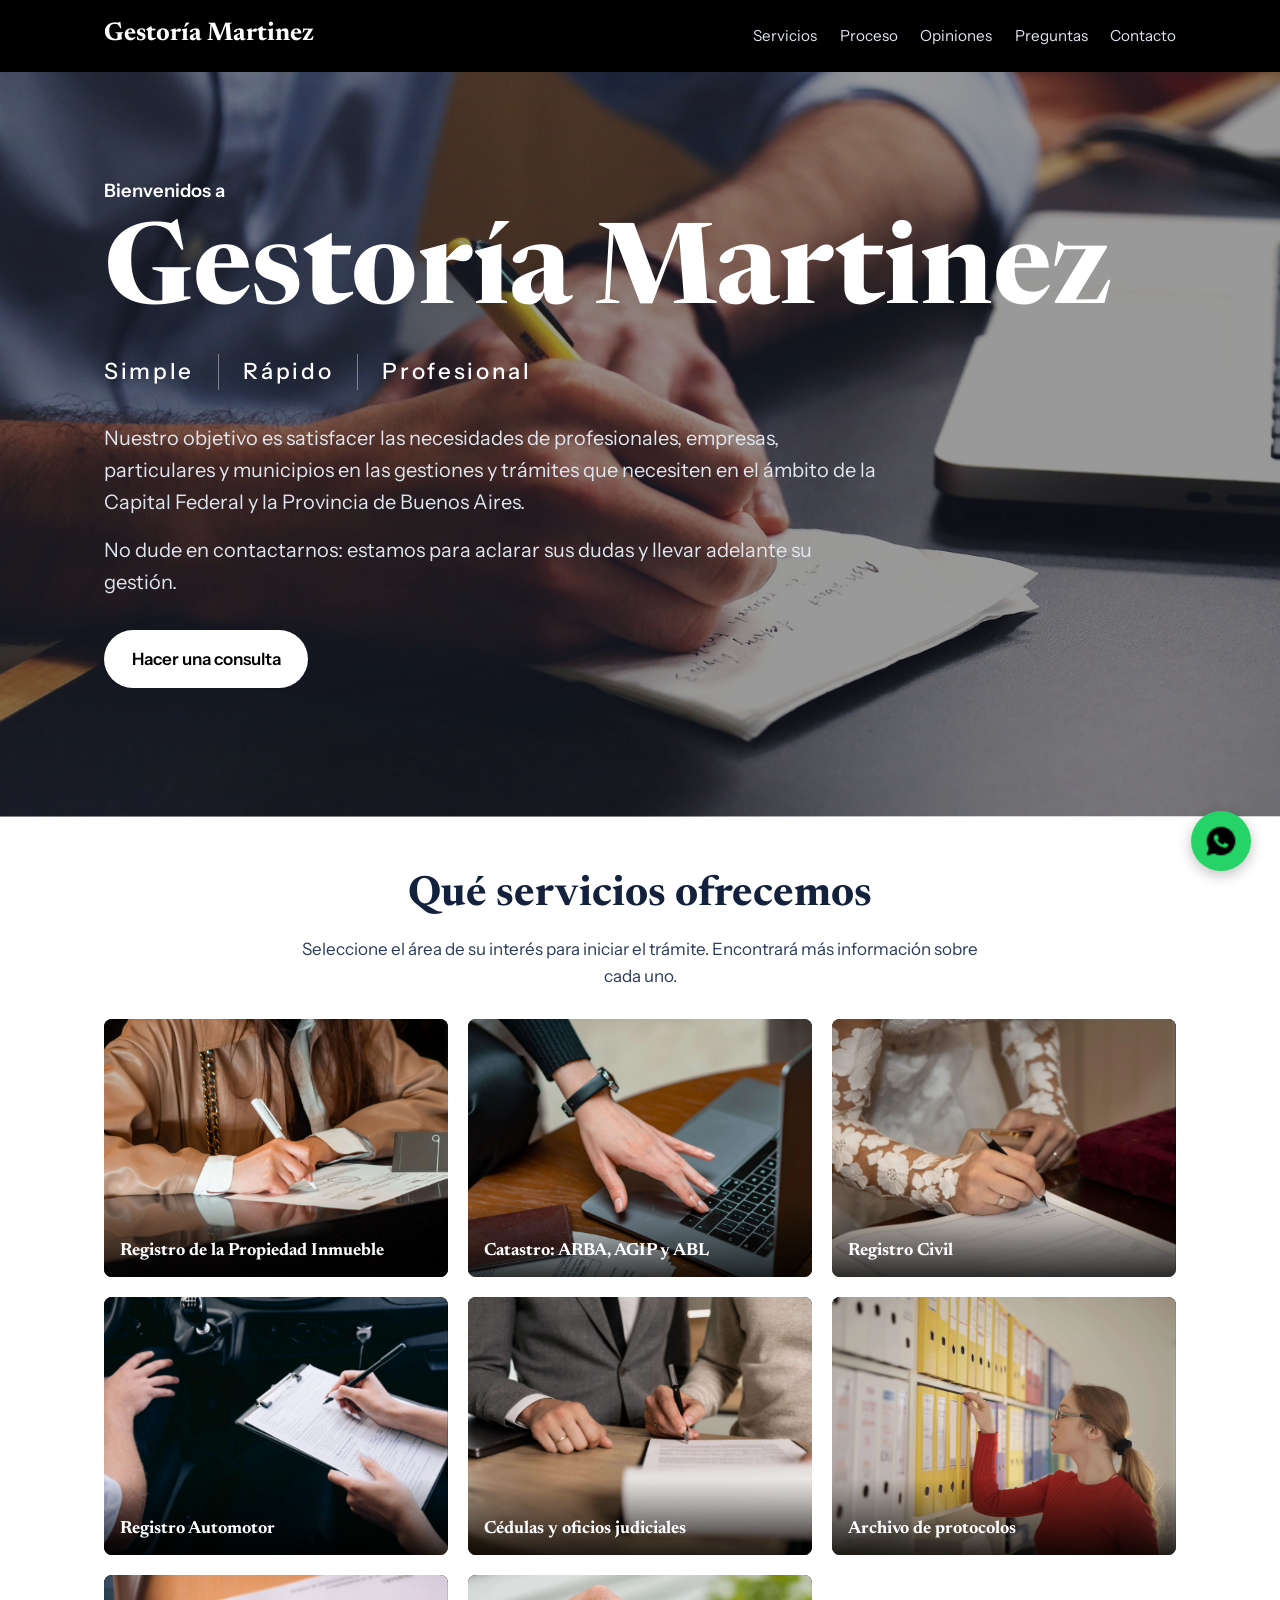
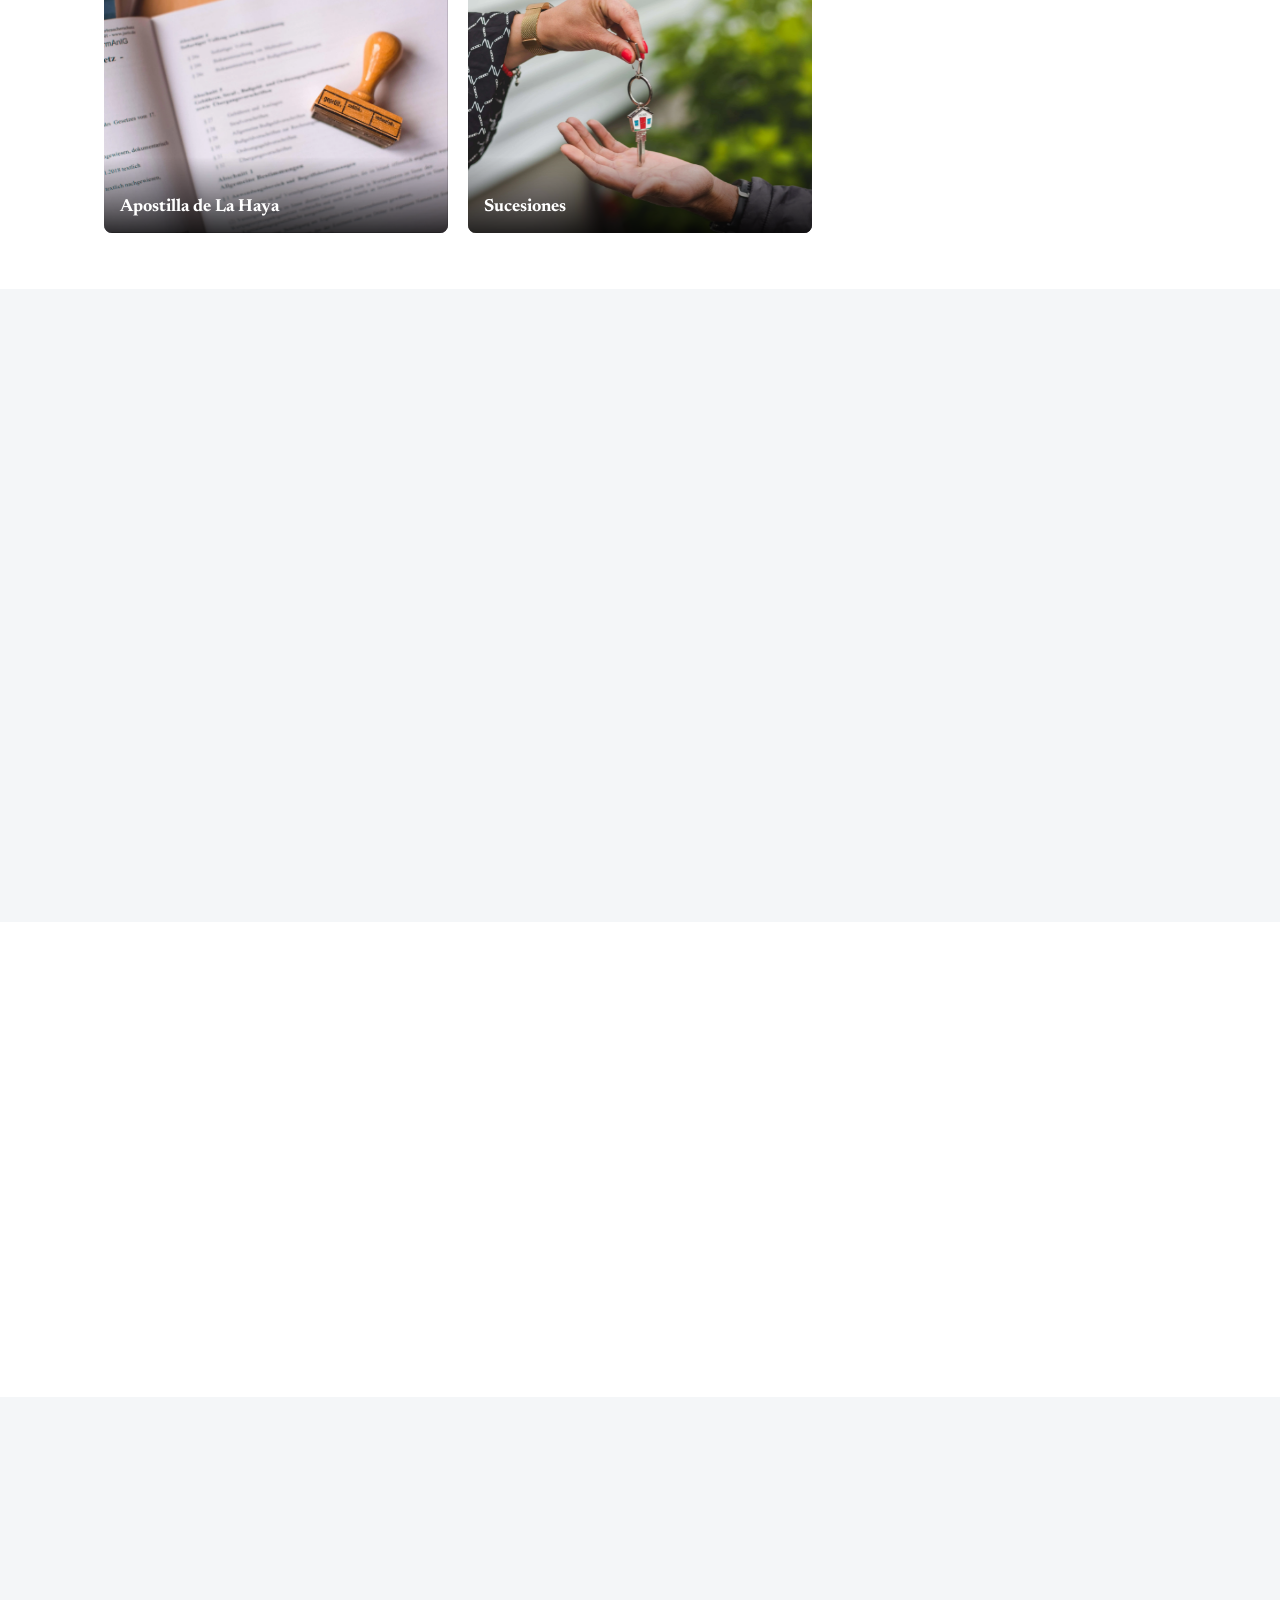
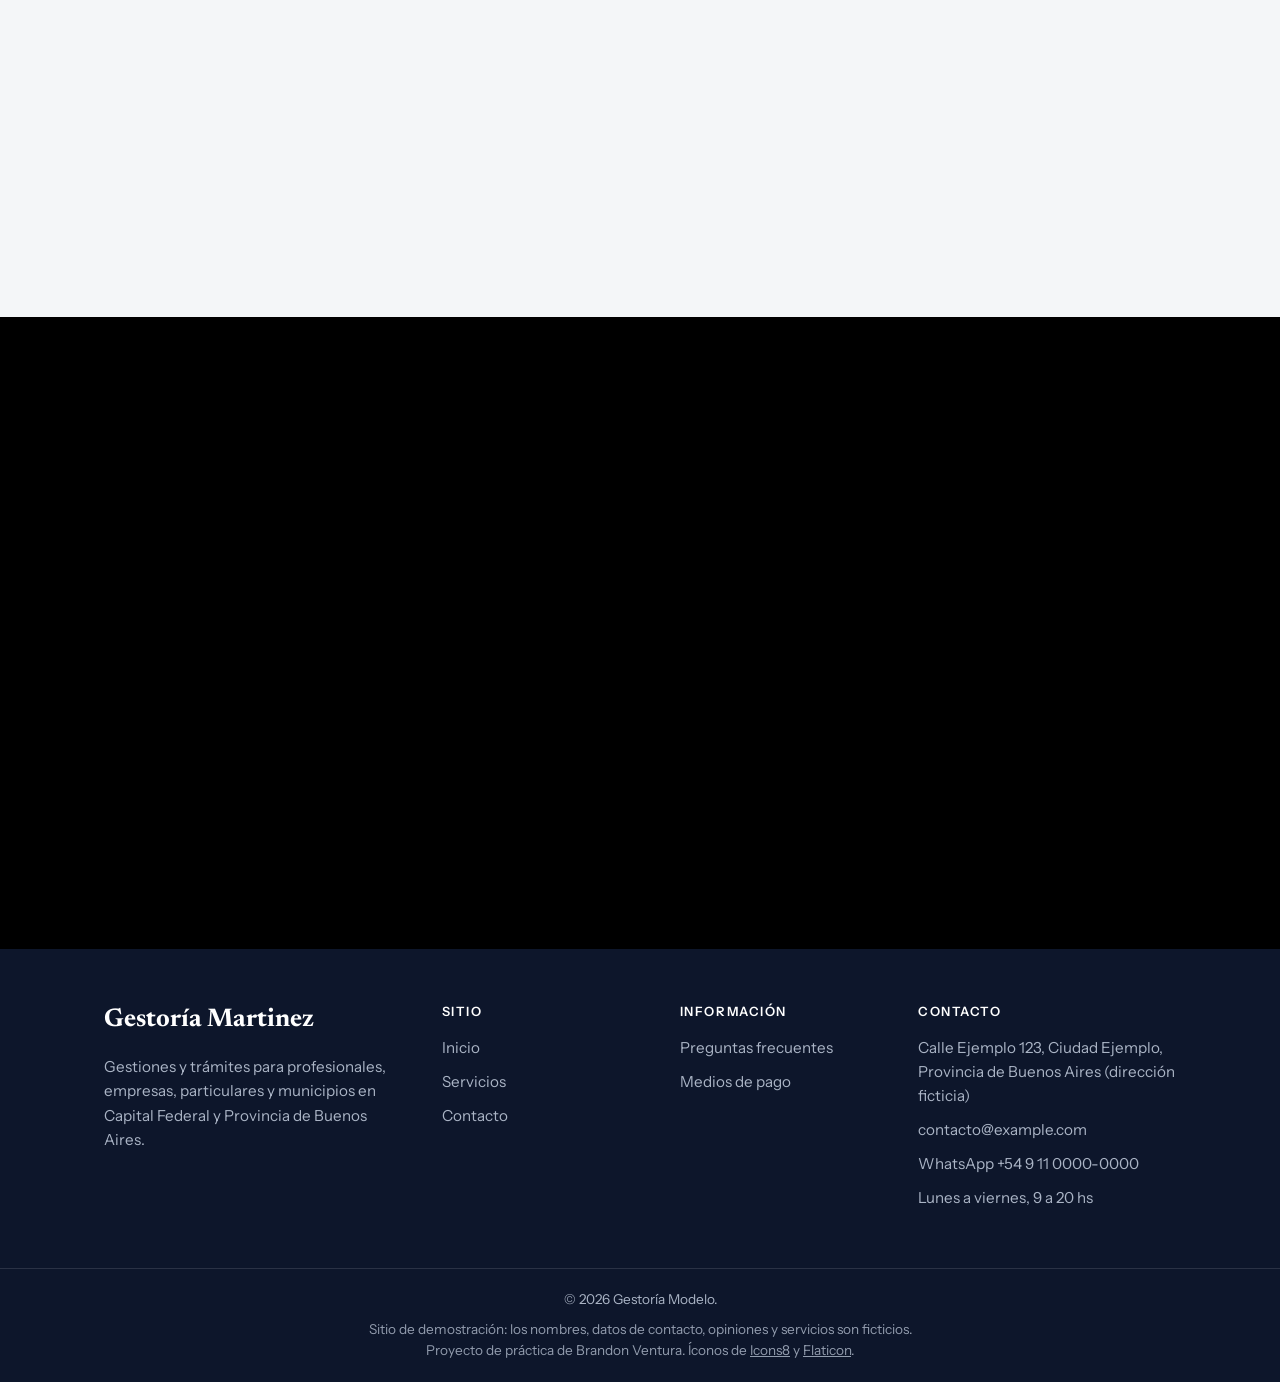
==== commit 9e065303: "aplicamos cambios en los nombres de la gestoria modelo a gestoria martinez" ====
--- a/index.html
+++ b/index.html
@@ -3,7 +3,7 @@
 <head>
   <meta charset="UTF-8">
   <meta name="viewport" content="width=device-width, initial-scale=1">
-  <title>Gestoría Modelo | Gestiones y trámites en CABA y Provincia de Buenos Aires</title>
+  <title>Gestoría Martinez | Gestiones y trámites en CABA y Provincia de Buenos Aires</title>
   <meta name="description" content="Gestiones y trámites para profesionales, empresas, particulares y municipios en Capital Federal y Provincia de Buenos Aires.">
 
   <!-- Tipografías -->
@@ -19,7 +19,7 @@
   <!-- ============ ENCABEZADO / NAVEGACIÓN ============ -->
   <header class="encabezado" id="inicio-encabezado">
     <div class="contenedor encabezado__interior">
-      <a class="logotipo" href="index.html#inicio">Gestoría <span class="logotipo__acento">Modelo</span></a>
+      <a class="logotipo" href="index.html#inicio">Gestoría <span class="logotipo__acento">Martinez</span></a>
 
       <button class="boton-menu" id="boton-menu" aria-expanded="false" aria-controls="menu-principal" aria-label="Abrir menú">
         <span class="boton-menu__linea"></span>
@@ -49,7 +49,7 @@
 
       <div class="contenedor portada__interior">
         <p class="portada__precede">Bienvenidos a</p>
-        <h1 class="portada__titulo">Gestoría Modelo</h1>
+        <h1 class="portada__titulo">Gestoría Martinez</h1>
 
         <!-- Lema de la portada -->
         <ul class="portada__lema">
@@ -411,7 +411,7 @@
     <div class="contenedor pie__cuadricula">
 
       <div class="pie__marca">
-        <a class="logotipo" href="#inicio">Gestoría Modelo</a>
+        <a class="logotipo" href="#inicio">Gestoría Martinez</a>
         <p>Gestiones y trámites para profesionales, empresas, particulares y municipios en Capital Federal y Provincia de Buenos Aires.</p>
       </div>
 
